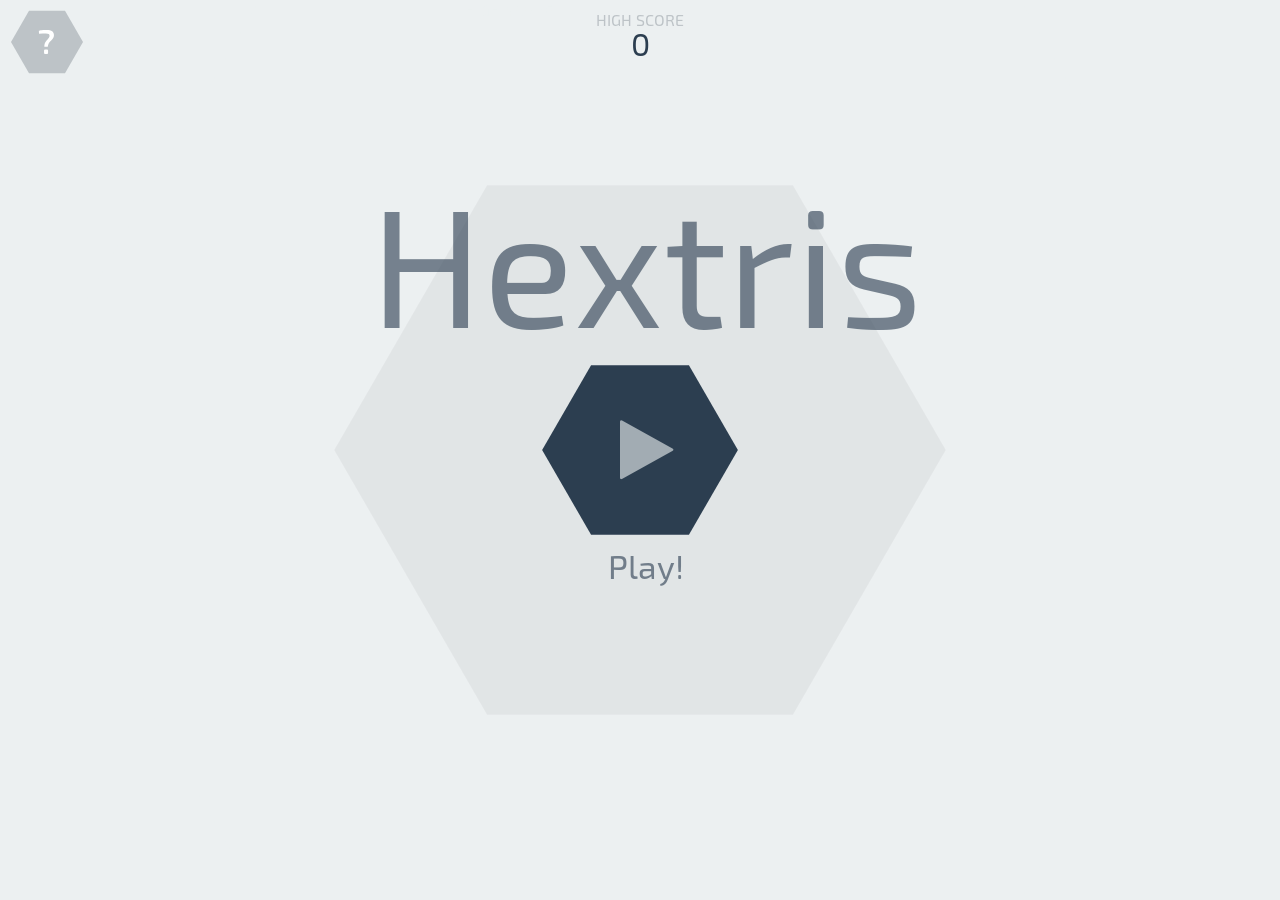
==== hextris/index.html @ 4aef81e1 "Add Hextris game under /hextris (promo removed, mobile support)" ====
<!DOCTYPE html>
<html lang='en'>
	<head>
		<title>Hextris</title>
		<meta name="description" content="An addictive puzzle game inspired by Tetris.">
		<link rel="manifest" href="manifest.webmanifest">
		<meta name="apple-mobile-web-app-title" content="Hextris">
		<meta name="apple-mobile-web-app-capable" content="yes">
		<link rel="apple-touch-icon" sizes="120x120" href="images/icons/apple-touch-120.png">
		<link rel="apple-touch-icon" sizes="152x152" href="images/icons/apple-touch-152.png">
		<link rel="apple-touch-icon" sizes="167x167" href="images/icons/apple-touch-167.png">
		<link rel="apple-touch-icon" sizes="180x180" href="images/icons/apple-touch-180.png">
		<link rel="apple-touch-icon" sizes="512x512" href="images/icons/apple-touch-512.png">
		<meta name="viewport" content="width=device-width, initial-scale=1, maximum-scale=1, user-scalable=0, minimal-ui, viewport-fit=cover"/>
		<link rel="icon" type="image/png" href="favicon.ico">
		<link href='http://fonts.googleapis.com/css?family=Exo+2' rel='stylesheet' type='text/css'>
		<link rel="stylesheet" href="style/fa/css/font-awesome.min.css">
		<link rel="stylesheet" type="text/css" href="style/style.css">
		<script type='text/javascript' src="vendor/hammer.min.js"></script>
		<script type='text/javascript' src="vendor/js.cookie.js"></script>
		<script type='text/javascript' src="vendor/jsonfn.min.js"></script>
		<script type='text/javascript' src="vendor/keypress.min.js"></script>
		<script type='text/javascript' src="vendor/jquery.js"></script>
		<script type='text/javascript' src="js/save-state.js"></script>
		<script type='text/javascript' src="js/view.js"></script>
		<script type='text/javascript' src="js/wavegen.js"></script>
		<script type='text/javascript' src="js/math.js"></script>
		<script type='text/javascript' src="js/Block.js"></script>
		<script type='text/javascript' src="js/Hex.js"></script>
		<script type='text/javascript' src="js/Text.js"></script>
		<script type='text/javascript' src="js/comboTimer.js"></script>
		<script type='text/javascript' src="js/checking.js"></script>
		<script type='text/javascript' src='js/update.js'></script>
		<script type='text/javascript' src='js/render.js'></script>
		<script type='text/javascript' src="js/input.js"></script>
		<script type='text/javascript' src="js/main.js"></script>
		<script type='text/javascript' src="js/initialization.js"></script>
		<script src="vendor/sweet-alert.min.js"></script>
	</head>
	<body>
		<canvas id="canvas"></canvas>
		<div id="overlay" class="faded overlay"></div>
		<div id='startBtn' ></div>
		<div id="helpScreen" class='unselectable'>
			<div id='inst_main_body'></div>
		</div>
		<img id="openSideBar" class='helpText' src="./images/btn_help.svg"/>
		<div class="faded overlay"></div>
		<img id="pauseBtn" src="./images/btn_pause.svg"/>
		<img id='restartBtn' src="./images/btn_restart.svg"/>
		<div id='HIGHSCORE'>HIGH SCORE</div>
		<div id='highScoreInGameText'>
			<div id='highScoreInGameTextHeader'>HIGH SCORE</div><div id='currentHighScore'>10292</div>
		</div>
		<div id="gameoverscreen">
			<div id='container'>
				<div id='gameOverBox' class='GOTitle'>GAME OVER</div>
				<div id='cScore'>1843</div>
				<div id='highScoresTitle' class='GOTitle'>HIGH SCORES</div>
				<div class='score'><span class='scoreNum'>1.</span> <div id="1place" style="display:inline;">0</div></div>
				<div class='score'><span class='scoreNum'>2.</span> <div id="2place" style="display:inline;">0</div></div>
				<div class='score'><span class='scoreNum'>3.</span> <div id="3place" style="display:inline;">0</div></div>
			</div>
			<div id='bottomContainer'>
				<img id='restart' src='./images/btn_restart.svg' height='57px'>
				<div id='buttonCont'></div>
			</div>
		</div>
	</body>
</html>
---- hextris/style/style.css ----
* {
	-webkit-touch-callout:none;
	-webkit-user-select:none;
	-khtml-user-select:none;
	-moz-user-select:none;
	-ms-user-select:none;
	user-select:none;
	padding:0;
	margin:0;
	-webkit-tap-highlight-color:rgba(0,0,0,0);
}
#HIGHSCORE {
	position:absolute;
	left:50%;
	width:250px;
	overflow:visible;
	margin-left:-175px;
	font-family:Exo;

}
#container {
	color:#232323;
	position:absolute;
	left:50%;
	top:calc(50%);
	text-align:center;
	transform:translate(-50%, -50%);
	font-family:Exo;
	-webkit-transform:translate(-50%, -50%);
	-moz-transform:translate(-50%, -50%);
	-ms-transform:translate(-50%, -50%);
    display:none;
}
.tweet {
	font-size:2rem;
	color:#4099FF;
}
@media only screen and (min-device-width:320px) and (max-device-width:480px) {
	.tweet{
		font-size:1rem;
	}
}
a {
	color:#232323;
}
.navbar {
	width:80%;
	margin:0 auto;
	padding:2.5vmin 0;
	text-align:center;
}
.navbar li {
	display:inline-block;
	text-align:center;
	width:calc(33% - 1.25vmin);
}

#title {
	color:#ecf0f1;
	font-size:6vmin;
}

#score {
	font-size:4vmin;
	text-align:center;
	width:30%;
}

#highscores {
	text-align:center;
	list-style:none;
}

.not-visible {
	display:none;
}

button {
	color:#ecf0f1;
	background-color:rgba(0,0,0,0);
	border:0;
}

button:focus {
	outline:0;
}

#openSideBar {
	position:fixed;
	margin-top:6px;
	width:72px;
	height:72px;
	margin-left:11px;
	z-index:3003;
	color:#232323;
	cursor:pointer;
	top:0;
	left:0;

}


#pauseBtn {
	display:none;
	position:fixed;
	margin-bottom:7px;
	width:72px;
	height:72px;
	margin-right:11px;
	z-index:3000;
	color:#232323;
	cursor:pointer;
	right:0;
	bottom:0;
	z-index:99;
}

#restartBtn {
	display:none;
	position:fixed;
	margin-bottom:7px;
	width:72px;
	height:72px;
	margin-left:11px;
	z-index:3000;
	color:#232323;
	cursor:pointer;
	bottom:0;
	z-index:99;
}
#startBtn {
	position:absolute;
	left:40%;
	top:38%;
	height:25%;
	width:25%;
	z-index:99999999;
	cursor:pointer;
}

#helpScreen {
	height:100%;
	width:100%;
	z-index:3001;
	position:fixed;
	top:0;
	margin:0;
	font-size:15px;
	text-align:center;
	display:none;
	color:#232323;
	background-color:rgba(236,240,241,1);
}

#colorBlindBtn {
	position:absolute;
	width:120px;
	height:20px;
	z-index:9999;
	left:47%;
	top:65%;
	font-size:15px;
	text-align:center;
	color:#232323;
	cursor:pointer;
}

#inst_main_body {
	padding:0px;
	font-size:1.2em;
	left:50%;
	top:50%;
	position: absolute;
	text-align:left;
	max-width:400px;
	/*margin-top:30px;*/
	transform:translate(-50%, -50%);
	-webkit-transform:translate(-50%, -50%);
	-moz-transform:translate(-50%, -50%);
	-ms-transform:translate(-50%, -50%);
}

#inst_main_body > a {
	font-weight:bold;
}

#inst_main_body > hr {
	width:100%;
	color:#232323;
	background-color:#232323;
	height:1px;
	border:0;
}

#inst_main_body > p {
	margin-bottom:15px;
}

#instructions_head {
	text-align:center;
	font-size:1.5em;
	padding-bottom:4px;
}


#highScoreInGameTextHeader {
	color: #bdc3c7;
	width:100%;
}

#highScoreInGameText {
	position: absolute;
	top:10px;
	text-align: center;
	width:200px;
	left:50%;
	margin-left:-100px;
}

#currentHighScore {
	color: #2c3e50;
	width:100%;
	margin-top: -5px;
	font-size:2em;
}

@media only screen and (max-device-width:480px) {
	#helpScreen {
		position:fixed;
		top:2px;
		padding-top:20px;
		margin:0;
		width:100%;
		height:100%;
		font-size:13px;
		text-align:center;
	}
	#inst_main_body {
		width:calc(100% - 70px);
		transform:translate(-50%, -50%);
		-webkit-transform:translate(-50%, -50%);
		-moz-transform:translate(-50%, -50%);
		-ms-transform:translate(-50%, -50%);
	}
	#instructions_head {
		padding-left:0%;
	}
	#openSideBar{
		width:60px;
		height:60px;
	}
	#pauseBtn {
		width:60px;
		height:60px;
	}
	#restartBtn {
		width:60px;
		height:60px;
	}
}

.overlay {
	position:absolute;
	height:20%;
	width:100%;
	left:50%;
	top:50%;
	margin-left:-50%;
	margin-top:-10%;
	z-index:3000;
	color:#232323;
	text-align:center;
}

.helpText {
	z-index:3001;
}

.centeredHeader {
	font-size:5vw; 
	text-align:center;
	line-height:4rem;
}

.centeredSubHeader {
	font-size:2.2rem; 
	line-height:1em;
	text-align:center;
}

.centeredSubSubHeader {
	font-size:1.4rem; 
	text-align:center;
}

#buttonCont {
	position:absolute; 
	left:50%;
	width:310px;
	margin-left:-8px;
	transform:translate(-50%, 0%);
	-webkit-transform:translate(-50%, 0%);
	-moz-transform:translate(-50%, 0%);
	-ms-transform:translate(-50%, 0%);
}

@media only screen and (orientation:landscape) {
	#buttonCont {
		bottom:calc(50vh - 19vh - 36px);
	}
	#container {
		top:calc(50vh - 11vh);
	}
}

@media only screen and (orientation:portrait) {
	#buttonCont {
		bottom:calc(50vh - 19vw - 36px);
	}
	#container {
		top:calc(50vh - 11vw);
	}
}

@media only screen and (min-device-width:320px) and (max-device-width:600px) {
	.centeredHeader {
		font-size:2rem; 
		text-align:center;
		line-height:0.6rem;
	}

	.centeredSubHeader {
		font-size:1rem; 
		text-align:center;
	}

	.overlay {
		margin-top:-20%;
	}

	#buttonCont {
		width:280px;
	}

	@media only screen and (orientation:landscape) {
		#buttonCont {
			bottom:119px;
		}
	}

	@media only screen and (orientation:portrait) {
		#buttonCont {
			bottom:119px;
		}
	}
}
.blur {
	opacity:0.1;
}

* {
	padding:0;
	margin:0;
}

body {
	color:#ecf0f1;
	font-family:'Exo', sans-serif;
	background-color:#ecf0f1;
}

#clickToExit {
	cursor:pointer;
}

#canvas {
	transition:all 0.5s ease;
	position:absolute;
	left:0;
	right:0;
	height:100%;
	width:100%;
	background-color:#ecf0f1;
	z-index:0;
}
#title {
	z-index:99;
	margin-top:20px;
	color:#2c3e50;
}

#gameoverscreen {
	/*display:none;*/
}

#restart{
	display:none;
	cursor:pointer !important;
	margin:0;
	padding:0;
	bottom:15px;
	position:absolute;
	left:calc(50% - 124px);
	transform:translate(-50%, 0%);
	-webkit-transform:translate(-50%, 0%);
	-moz-transform:translate(-50%, 0%);
	-ms-transform:translate(-50%, 0%);
	margin-bottom:-3.5px;
}

#socialShare{
	display:none;
	margin:0;
	padding:0;
	bottom:0;
	margin-bottom: 6.5px;
	position:absolute;
	left:calc(50% + 30px);
	transform:translate(-50%, 0%);
	-webkit-transform:translate(-50%, 0%);
	-moz-transform:translate(-50%, 0%);
	-ms-transform:translate(-50%, 0%);
    padding-bottom: 2px;
}

.unselectable {
	-webkit-touch-callout:none;
	-webkit-user-select:none;
	-khtml-user-select:none;
	-moz-user-select:none;
	-ms-user-select:none;
	user-select:none;
}
#afterhr {
	margin:0;
	padding:0;
	margin-bottom:-10px;
	padding-bottom:-10px;
}
body {
	overflow:hidden;
}
#gameoverscreen {
	padding:8px;
}
@font-face {
	font-family:Exo;
	font-weight:light;
	src:url("./fonts/Exo2-ExtraLight.otf") format("opentype");
}

@font-face {
	font-family:Exo;
	src:url("./fonts/Exo2-Regular.otf") format("opentype");
}

@font-face {
	font-family:Exo;
	font-weight:bold;
	src:url("./fonts/Exo2-SemiBold.otf") format("opentype");
}

.GOTitle {
	font-weight:bold;
	font-size:24.2000px;
}

.scoreNum {
	font-weight:normal ! important;
}

#cScore {
	font-size:60.5000px;
	font-weight:light;
	margin-bottom:5px;
	margin-top:-10px;
}

#highScoresTitle {
	margin-bottom:2px;
}

.score {
	font-weight:light;
	line-height:18px;
}




#bottomContainer {
	position:absolute;
	width:100%;
	bottom:0px;
}

#androidBadge {
	position:absolute;
	height:41px;
	margin-top:5px;
	left:calc(50% - 66px);
	transform:translate(calc(-50% - 4px), -1px);
	-webkit-transform:translate(calc(-50% - 4px), -1px);
	-moz-transform:translate(calc(-50% - 4px), -1px);
	-ms-transform:translate(calc(-50% - 4px), -1px);
}

#iOSBadge {
	margin-top:5px;
	position:absolute;
	left:calc(50% + 65px);
	transform:translate(calc(-50% - 4px), 0%);
	-webkit-transform:translate(calc(-50% - 4px), 0%);
	-moz-transform:translate(calc(-50% - 4px), 0%);
	-ms-transform:translate(calc(-50% - 4px), 0%);
}

#authors {
	position:absolute;
	width:200px;
	bottom:0px;
	left:50%;
	transform:translate(-50%, 0%);
	-webkit-transform:translate(-50%, 0%);
	-moz-transform:translate(-50%, 0%);
	-ms-transform:translate(-50%, 0%);
}

/* ---------- mobile enhancements ---------- */
html, body {
	overscroll-behavior: none;
	-webkit-user-select: none;
	user-select: none;
	-webkit-touch-callout: none;
	touch-action: manipulation;
}
#canvas {
	touch-action: none;
}
@media only screen and (max-device-width:480px) {
	#openSideBar {
		top: calc(10px + env(safe-area-inset-top, 0px));
		left: calc(10px + env(safe-area-inset-left, 0px));
	}
	#pauseBtn {
		bottom: calc(10px + env(safe-area-inset-bottom, 0px));
		right: calc(10px + env(safe-area-inset-right, 0px));
	}
	#restartBtn {
		bottom: calc(10px + env(safe-area-inset-bottom, 0px));
		left: calc(10px + env(safe-area-inset-left, 0px));
	}
	#helpScreen {
		padding-bottom: env(safe-area-inset-bottom, 0px);
	}
}
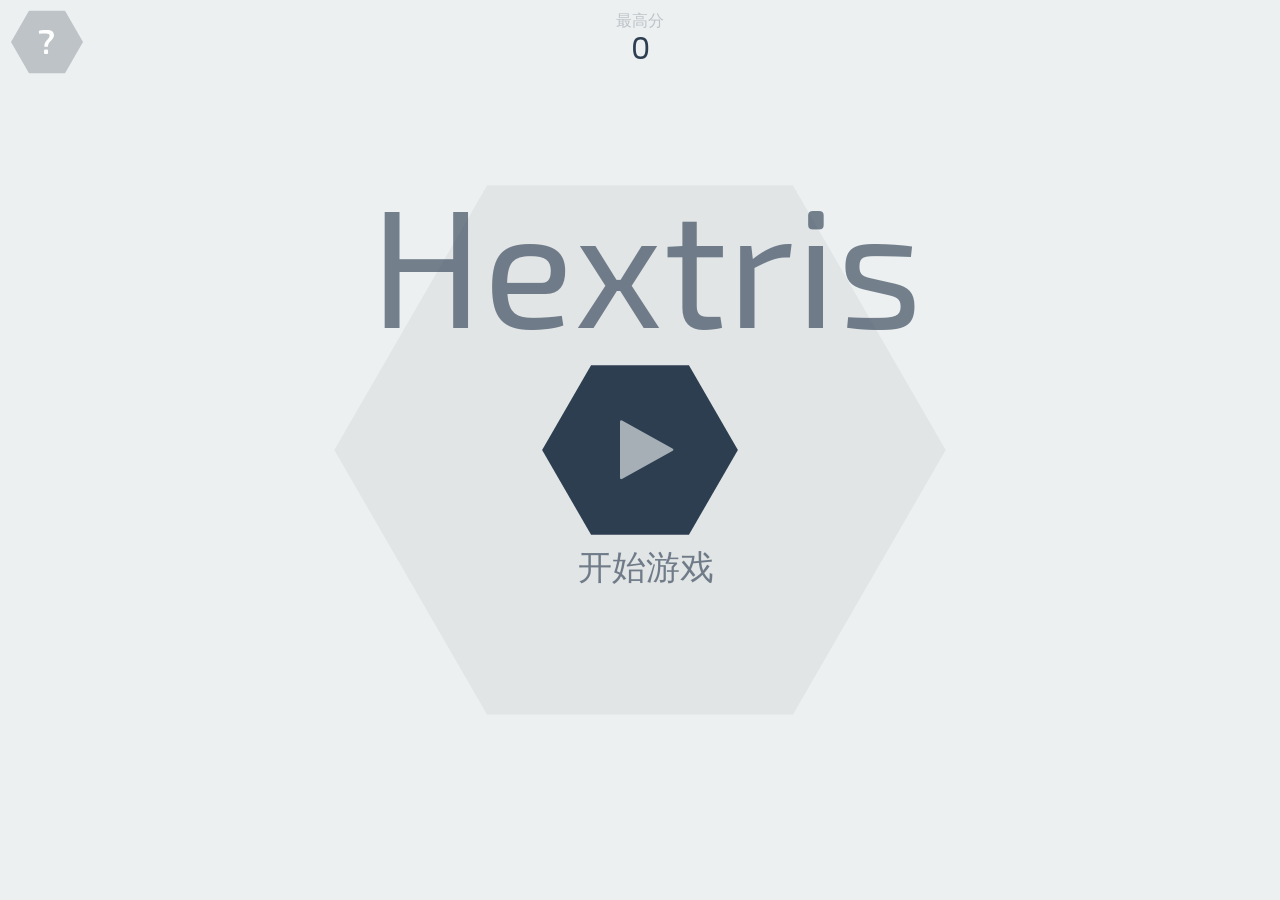
==== commit b46c669b: "Hextris 汉化：全界面简体中文" ====
--- a/hextris/index.html
+++ b/hextris/index.html
@@ -1,8 +1,9 @@
 <!DOCTYPE html>
 <html lang='en'>
 	<head>
-		<title>Hextris</title>
-		<meta name="description" content="An addictive puzzle game inspired by Tetris.">
+		<meta charset="utf-8">
+		<title>Hextris · 六边形消除</title>
+		<meta name="description" content="一款灵感来自俄罗斯方块的上瘾六边形消除小游戏。">
 		<link rel="manifest" href="manifest.webmanifest">
 		<meta name="apple-mobile-web-app-title" content="Hextris">
 		<meta name="apple-mobile-web-app-capable" content="yes">
@@ -22,7 +23,7 @@
 		<script type='text/javascript' src="vendor/keypress.min.js"></script>
 		<script type='text/javascript' src="vendor/jquery.js"></script>
 		<script type='text/javascript' src="js/save-state.js"></script>
-		<script type='text/javascript' src="js/view.js"></script>
+		<script type='text/javascript' charset="utf-8" src="js/view.js"></script>
 		<script type='text/javascript' src="js/wavegen.js"></script>
 		<script type='text/javascript' src="js/math.js"></script>
 		<script type='text/javascript' src="js/Block.js"></script>
@@ -33,7 +34,7 @@
 		<script type='text/javascript' src='js/update.js'></script>
 		<script type='text/javascript' src='js/render.js'></script>
 		<script type='text/javascript' src="js/input.js"></script>
-		<script type='text/javascript' src="js/main.js"></script>
+		<script type='text/javascript' charset="utf-8" src="js/main.js"></script>
 		<script type='text/javascript' src="js/initialization.js"></script>
 		<script src="vendor/sweet-alert.min.js"></script>
 	</head>
@@ -48,15 +49,15 @@
 		<div class="faded overlay"></div>
 		<img id="pauseBtn" src="./images/btn_pause.svg"/>
 		<img id='restartBtn' src="./images/btn_restart.svg"/>
-		<div id='HIGHSCORE'>HIGH SCORE</div>
+		<div id='HIGHSCORE'>最高分</div>
 		<div id='highScoreInGameText'>
-			<div id='highScoreInGameTextHeader'>HIGH SCORE</div><div id='currentHighScore'>10292</div>
+			<div id='highScoreInGameTextHeader'>最高分</div><div id='currentHighScore'>10292</div>
 		</div>
 		<div id="gameoverscreen">
 			<div id='container'>
-				<div id='gameOverBox' class='GOTitle'>GAME OVER</div>
+				<div id='gameOverBox' class='GOTitle'>游戏结束</div>
 				<div id='cScore'>1843</div>
-				<div id='highScoresTitle' class='GOTitle'>HIGH SCORES</div>
+				<div id='highScoresTitle' class='GOTitle'>历史最高</div>
 				<div class='score'><span class='scoreNum'>1.</span> <div id="1place" style="display:inline;">0</div></div>
 				<div class='score'><span class='scoreNum'>2.</span> <div id="2place" style="display:inline;">0</div></div>
 				<div class='score'><span class='scoreNum'>3.</span> <div id="3place" style="display:inline;">0</div></div>
